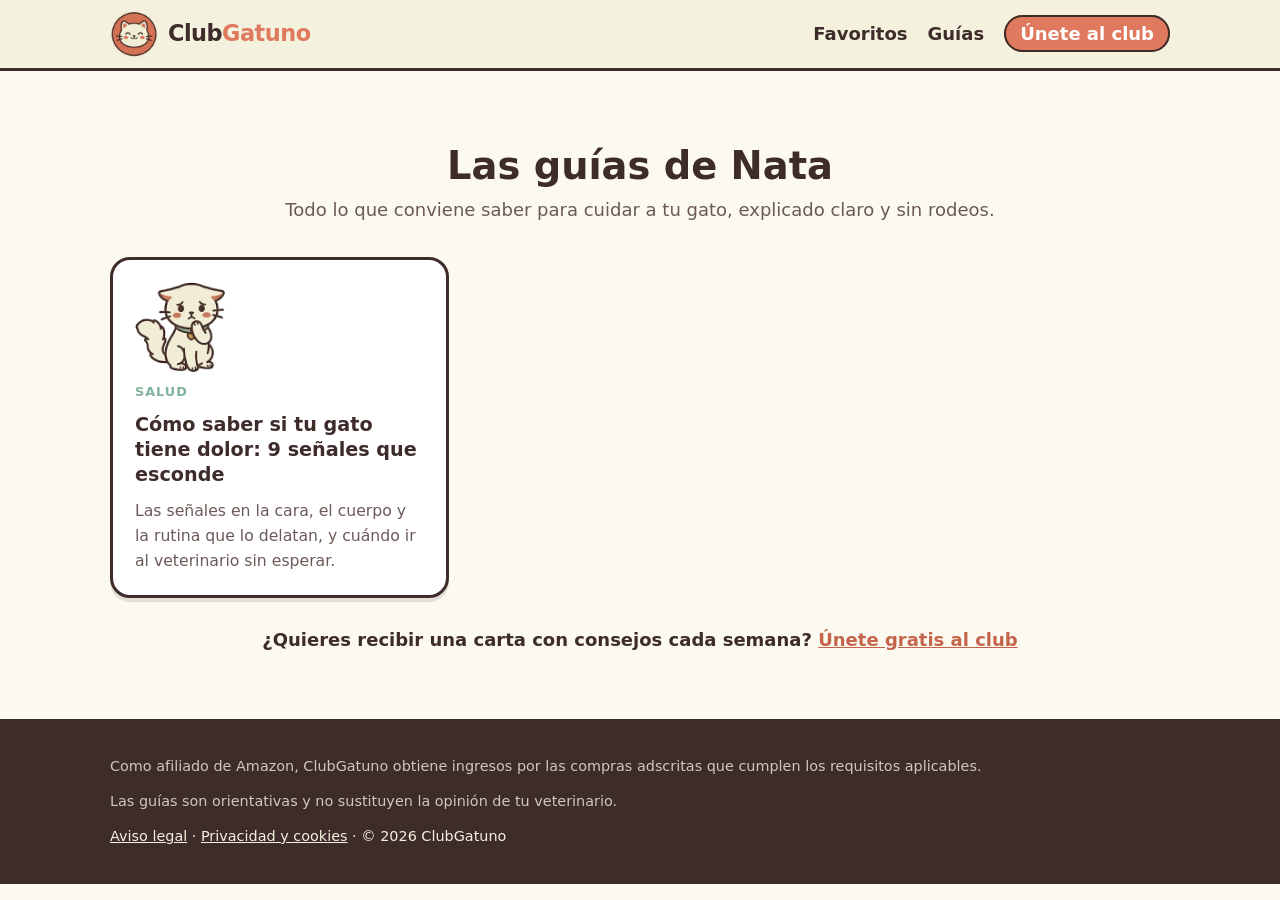
==== guias/index.html @ 47612908 "Sección de guías y primera guía: señales de dolor en gatos Co-Authored-By: Claude Opus 5.5 <noreply@" ====
<!doctype html>
<html lang="es">
<head>
  <meta charset="utf-8">
  <meta name="viewport" content="width=device-width, initial-scale=1">
  <title>Guías para cuidar a tu gato · ClubGatuno</title>
  <meta name="description" content="Guías prácticas y claras sobre salud, alimentación, comportamiento y cuidados del gato, escritas por el ClubGatuno.">
  <link rel="canonical" href="https://clubgatuno.es/guias/">
  <link rel="icon" href="../img/favicon.png">
  <meta property="og:title" content="Guías para cuidar a tu gato · ClubGatuno">
  <meta property="og:description" content="Guías prácticas sobre salud, alimentación, comportamiento y cuidados del gato.">
  <meta property="og:image" content="https://clubgatuno.es/img/compartir.png">
  <meta property="og:url" content="https://clubgatuno.es/guias/">
  <meta property="og:type" content="website">
  <meta property="og:locale" content="es_ES">
  <link rel="stylesheet" href="../styles.css">
  <!-- Cloudflare Web Analytics --><script type='module' src='https://static.cloudflareinsights.com/beacon.min.js' data-cf-beacon='{"token": "28d118872ca0471791528103355aa929"}'></script><!-- End Cloudflare Web Analytics -->
</head>
<body>
  <header class="cabecera">
    <div class="contenedor">
      <a class="marca" href="../"><img src="../img/logo.png" alt="Logo de ClubGatuno"><span>Club<b>Gatuno</b></span></a>
      <a class="cabecera-club" href="../unete.html">Únete al club</a>
      <nav>
        <ul class="menu">
          <li><a href="../#favoritos">Favoritos</a></li>
          <li><a href="./">Guías</a></li>
          <li><a class="menu-club" href="../unete.html">Únete al club</a></li>
        </ul>
      </nav>
    </div>
  </header>

  <main>
    <section>
      <div class="contenedor">
        <div class="titulo-seccion">
          <h2>Las guías de Nata</h2>
          <p>Todo lo que conviene saber para cuidar a tu gato, explicado claro y sin rodeos.</p>
        </div>
        <!-- LISTA DE GUÍAS: la más nueva, la primera. No borres esta línea. -->
        <div class="lista-guias">
          <a href="senales-dolor-gato.html"><article class="tarjeta">
            <img src="../img/nata-preocupada.png" alt="">
            <div class="tarjeta-categoria">Salud</div>
            <h3>Cómo saber si tu gato tiene dolor: 9 señales que esconde</h3>
            <p>Las señales en la cara, el cuerpo y la rutina que lo delatan, y cuándo ir al veterinario sin esperar.</p>
          </article></a>
        </div>
        <p class="recordatorio-club" style="text-align:center">¿Quieres recibir una carta con consejos cada semana? <a href="../unete.html?o=guias">Únete gratis al club</a></p>
      </div>
    </section>
  </main>

  <footer class="pie">
    <div class="contenedor">
      <p class="aviso">Como afiliado de Amazon, ClubGatuno obtiene ingresos por las compras adscritas que cumplen los requisitos aplicables.</p>
      <p class="aviso">Las guías son orientativas y no sustituyen la opinión de tu veterinario.</p>
      <p><a href="../aviso-legal.html">Aviso legal</a> · <a href="../privacidad.html">Privacidad y cookies</a> · © 2026 ClubGatuno</p>
    </div>
  </footer>
</body>
</html>
---- styles.css ----
:root {
  --terracota: #E07A5F;
  --terracota-oscuro: #C4644A;
  --crema: #F4F1DE;
  --crema-claro: #FBF9F0;
  --marron: #3D2C2A;
  --marron-suave: #6B5A57;
  --salvia: #81B29A;
  --salvia-claro: #DCEBE2;
  --radio: 20px;
  --sombra: 0 4px 0 rgba(61, 44, 42, 0.12);
}

* { box-sizing: border-box; margin: 0; padding: 0; }

html { scroll-behavior: smooth; }

body {
  font-family: ui-rounded, "Nunito", "Segoe UI Rounded", "Segoe UI", system-ui, sans-serif;
  background: var(--crema-claro);
  color: var(--marron);
  font-size: 18px;
  line-height: 1.6;
}

img { max-width: 100%; display: block; }
a { color: inherit; }

.contenedor { max-width: 1100px; margin: 0 auto; padding: 0 20px; }

/* ---------- Cabecera ---------- */
.cabecera {
  position: sticky; top: 0; z-index: 10;
  background: var(--crema);
  border-bottom: 3px solid var(--marron);
}
.cabecera .contenedor {
  display: flex; align-items: center; justify-content: space-between;
  gap: 16px; padding-top: 10px; padding-bottom: 10px;
}
.marca { display: flex; align-items: center; gap: 10px; text-decoration: none; }
.marca img { width: 48px; height: 48px; border-radius: 50%; }
.marca span { font-size: 1.4rem; font-weight: 800; letter-spacing: -0.5px; }
.marca span b { color: var(--terracota); }
.menu { display: flex; gap: 20px; list-style: none; }
.menu a { text-decoration: none; font-weight: 700; }
.menu a:hover { color: var(--terracota); }
.menu a.menu-club {
  background: var(--terracota); color: #fff; padding: 6px 14px;
  border: 2px solid var(--marron); border-radius: 999px;
}
.menu a.menu-club:hover { background: var(--terracota-oscuro); color: #fff; }
section[id] { scroll-margin-top: 80px; }
.cabecera-club { display: none; }

/* ---------- Portada ---------- */
.portada { background: var(--crema); padding: 56px 0 64px; overflow: hidden; }
.portada .contenedor {
  display: grid; grid-template-columns: 1.2fr 1fr; align-items: center; gap: 40px;
}
.portada h1 { font-size: clamp(2.1rem, 5vw, 3.3rem); line-height: 1.1; font-weight: 900; margin-bottom: 16px; }
.portada h1 em { font-style: normal; color: var(--terracota); }
.portada p { font-size: 1.15rem; color: var(--marron-suave); margin-bottom: 28px; max-width: 34ch; }
.portada-botones { display: flex; flex-wrap: wrap; align-items: center; gap: 14px 22px; }
.enlace-suave { font-weight: 700; color: var(--marron-suave); }
.enlace-suave:hover { color: var(--terracota); }
.portada-nata { position: relative; justify-self: center; }
.portada-nata img { width: min(300px, 70vw); }
.bocadillo {
  position: absolute; top: -10px; right: -20px;
  background: #fff; border: 3px solid var(--marron); border-radius: 18px;
  padding: 8px 14px; font-weight: 800; font-size: 0.95rem;
  box-shadow: var(--sombra); transform: rotate(4deg);
}

.boton {
  display: inline-block; background: var(--terracota); color: #fff;
  font-weight: 800; text-decoration: none; padding: 14px 28px;
  border-radius: 999px; border: 3px solid var(--marron);
  box-shadow: var(--sombra); transition: transform .15s, background .15s;
}
.boton:hover { background: var(--terracota-oscuro); transform: translateY(-2px); }

/* ---------- Secciones ---------- */
section { padding: 64px 0; }
.titulo-seccion { text-align: center; margin-bottom: 32px; }
.titulo-seccion h2 { font-size: clamp(1.8rem, 4vw, 2.4rem); font-weight: 900; }
.titulo-seccion p { color: var(--marron-suave); }

/* ---------- Filtros ---------- */
.filtros { display: flex; flex-wrap: wrap; justify-content: center; gap: 10px; margin-bottom: 32px; }
.filtro {
  font: inherit; font-size: 0.95rem; font-weight: 700; cursor: pointer;
  background: #fff; color: var(--marron);
  border: 2px solid var(--marron); border-radius: 999px; padding: 8px 18px;
}
.filtro:hover { background: var(--salvia-claro); }
.filtro.activo { background: var(--marron); color: var(--crema); }

/* ---------- Productos ---------- */
.rejilla { display: grid; grid-template-columns: repeat(auto-fill, minmax(250px, 1fr)); gap: 22px; }
.tarjeta {
  background: #fff; border: 3px solid var(--marron); border-radius: var(--radio);
  box-shadow: var(--sombra); padding: 22px; display: flex; flex-direction: column; gap: 10px;
}
.tarjeta-icono {
  width: 64px; height: 64px; border-radius: 50%;
  background: var(--crema); border: 2px solid var(--marron);
  display: grid; place-items: center; font-size: 2rem;
}
.tarjeta-categoria { font-size: 0.8rem; font-weight: 800; text-transform: uppercase; letter-spacing: 1px; color: var(--salvia); }
.tarjeta h3 { font-size: 1.2rem; line-height: 1.3; }
.tarjeta-modelo { font-size: 0.88rem; font-weight: 700; color: var(--marron-suave); margin-top: -6px; }
.tarjeta p { font-size: 0.98rem; color: var(--marron-suave); }
.tarjeta .dice-nata {
  background: var(--salvia-claro); border-radius: 12px; padding: 10px 12px;
  font-size: 0.92rem; font-weight: 700; color: var(--marron);
}
.tarjeta .boton { margin-top: auto; text-align: center; padding: 11px 20px; font-size: 0.98rem; }

/* ---------- Regalos (temporada) ---------- */
.regalos { background: var(--crema); border-bottom: 3px solid var(--marron); }

/* ---------- Consejos ---------- */
.consejos { background: var(--salvia-claro); }
.lista-consejos { display: grid; grid-template-columns: repeat(auto-fit, minmax(240px, 1fr)); gap: 22px; }
.consejo { background: #fff; border-radius: var(--radio); border: 3px solid var(--marron); padding: 22px; box-shadow: var(--sombra); }
.consejo .num { font-size: 2rem; font-weight: 900; color: var(--terracota); line-height: 1; }
.consejo h3 { margin: 6px 0; font-size: 1.15rem; }
.consejo p { font-size: 0.98rem; color: var(--marron-suave); }

/* ---------- Redes ---------- */
.redes { text-align: center; }
.redes-nata { width: 220px; margin: 0 auto 16px; }
.botones-redes { display: flex; flex-wrap: wrap; justify-content: center; gap: 12px; margin-top: 24px; }
.boton.secundario { background: #fff; color: var(--marron); }
.boton.secundario:hover { background: var(--crema); }
.recordatorio-club { margin-top: 28px; font-weight: 700; }
.recordatorio-club a { color: var(--terracota-oscuro); }

/* ---------- Pie ---------- */
.pie { background: var(--marron); color: var(--crema); padding: 36px 0; font-size: 0.9rem; }
.pie .contenedor { display: flex; flex-direction: column; gap: 12px; }
.pie a { color: var(--crema); }
.pie .aviso { opacity: 0.8; }

/* ---------- Páginas legales ---------- */
.legal { max-width: 760px; padding: 48px 20px; }
.legal h1 { font-size: 2rem; margin-bottom: 16px; }
.legal h2 { font-size: 1.25rem; margin: 24px 0 8px; }
.legal p, .legal li { margin-bottom: 10px; }
.legal ul { padding-left: 22px; }
.pendiente { background: #FFF1C2; padding: 0 4px; border-radius: 4px; }

/* ---------- Móvil ---------- */
@media (max-width: 760px) {
  body { font-size: 17px; }
  .cabecera .contenedor { flex-wrap: wrap; gap: 6px; padding-top: 8px; padding-bottom: 8px; }
  .cabecera nav { width: 100%; overflow-x: auto; scrollbar-width: none; }
  .cabecera nav::-webkit-scrollbar { display: none; }
  .menu { gap: 16px; font-size: 0.95rem; white-space: nowrap; padding: 2px 0 4px; }
  .menu li:last-child { display: none; }
  .cabecera-club {
    display: block; margin-left: auto; text-decoration: none; font-weight: 800; font-size: 0.92rem;
    background: var(--terracota); color: #fff; padding: 6px 14px;
    border: 2px solid var(--marron); border-radius: 999px;
  }
  .marca img { width: 40px; height: 40px; }
  .marca span { font-size: 1.25rem; }
  section[id] { scroll-margin-top: 110px; }
  .portada-botones { justify-content: center; }
  .portada { padding: 36px 0 48px; }
  .portada .contenedor { grid-template-columns: 1fr; text-align: center; }
  .portada p { margin-left: auto; margin-right: auto; }
  .portada-nata { order: -1; }
  .portada-nata img { width: 200px; }
  .bocadillo { right: -30px; }
  section { padding: 48px 0; }
}

/* ---------- Guías (artículos) ---------- */
.guia { max-width: 760px; padding: 40px 20px 56px; }
.guia-miga { font-size: 0.9rem; font-weight: 700; color: var(--marron-suave); margin-bottom: 14px; }
.guia-miga a { color: var(--terracota-oscuro); }
.guia h1 { font-size: clamp(1.9rem, 5vw, 2.6rem); line-height: 1.15; font-weight: 900; margin-bottom: 12px; }
.guia-entradilla { font-size: 1.15rem; color: var(--marron-suave); margin-bottom: 10px; }
.guia-fecha { font-size: 0.88rem; color: var(--marron-suave); margin-bottom: 26px; }
.guia h2 { font-size: 1.45rem; line-height: 1.25; margin: 34px 0 10px; }
.guia h3 { font-size: 1.15rem; margin: 22px 0 6px; }
.guia p, .guia li { margin-bottom: 12px; }
.guia ul, .guia ol { padding-left: 24px; }
.guia a { color: var(--terracota-oscuro); }
.guia table { width: 100%; border-collapse: collapse; margin: 10px 0 20px; font-size: 0.95rem; background: #fff; }
.guia th, .guia td { border: 2px solid var(--marron); padding: 8px 10px; text-align: left; vertical-align: top; }
.guia th { background: var(--crema); }
.tabla-scroll { overflow-x: auto; }
.resumen-rapido {
  background: #fff; border: 3px solid var(--marron); border-radius: var(--radio);
  box-shadow: var(--sombra); padding: 18px 22px; margin: 6px 0 24px;
}
.resumen-rapido h2 { font-size: 1.1rem; margin: 0 0 8px; }
.resumen-rapido ul { margin: 0; }
.resumen-rapido li { margin-bottom: 6px; }
.nota-nata {
  display: flex; gap: 14px; align-items: center;
  background: var(--salvia-claro); border-radius: var(--radio); padding: 14px 18px; margin: 24px 0;
}
.nota-nata img { width: 84px; flex-shrink: 0; }
.nota-nata p { margin: 0; font-weight: 700; }
.aviso-urgente {
  background: #FDE3DA; border-left: 6px solid var(--terracota-oscuro);
  border-radius: 12px; padding: 14px 18px; margin: 20px 0;
}
.aviso-urgente p:last-child, .aviso-urgente ul:last-child { margin-bottom: 0; }
.guia-producto {
  background: #fff; border: 2px dashed var(--marron); border-radius: 14px; padding: 14px 18px; margin: 18px 0;
}
.guia-producto p { margin-bottom: 8px; }
.guia-club {
  text-align: center; background: var(--crema); border: 3px solid var(--marron);
  border-radius: var(--radio); padding: 26px 20px; margin: 40px 0 20px;
}
.guia-club img { width: 110px; margin: 0 auto 8px; }
.guia-club h2 { margin-top: 0; }
.guia-club .boton { color: #fff; margin-top: 8px; }
.guia-fuentes { font-size: 0.88rem; color: var(--marron-suave); border-top: 2px solid var(--crema); padding-top: 14px; margin-top: 30px; }
.guia-fuentes li { margin-bottom: 4px; }
.guia-relacionadas { margin-top: 26px; }
.lista-guias { display: grid; grid-template-columns: repeat(auto-fill, minmax(280px, 1fr)); gap: 22px; }
.lista-guias a { text-decoration: none; }
.lista-guias .tarjeta:hover { transform: translateY(-2px); }
.lista-guias .tarjeta img { width: 90px; }
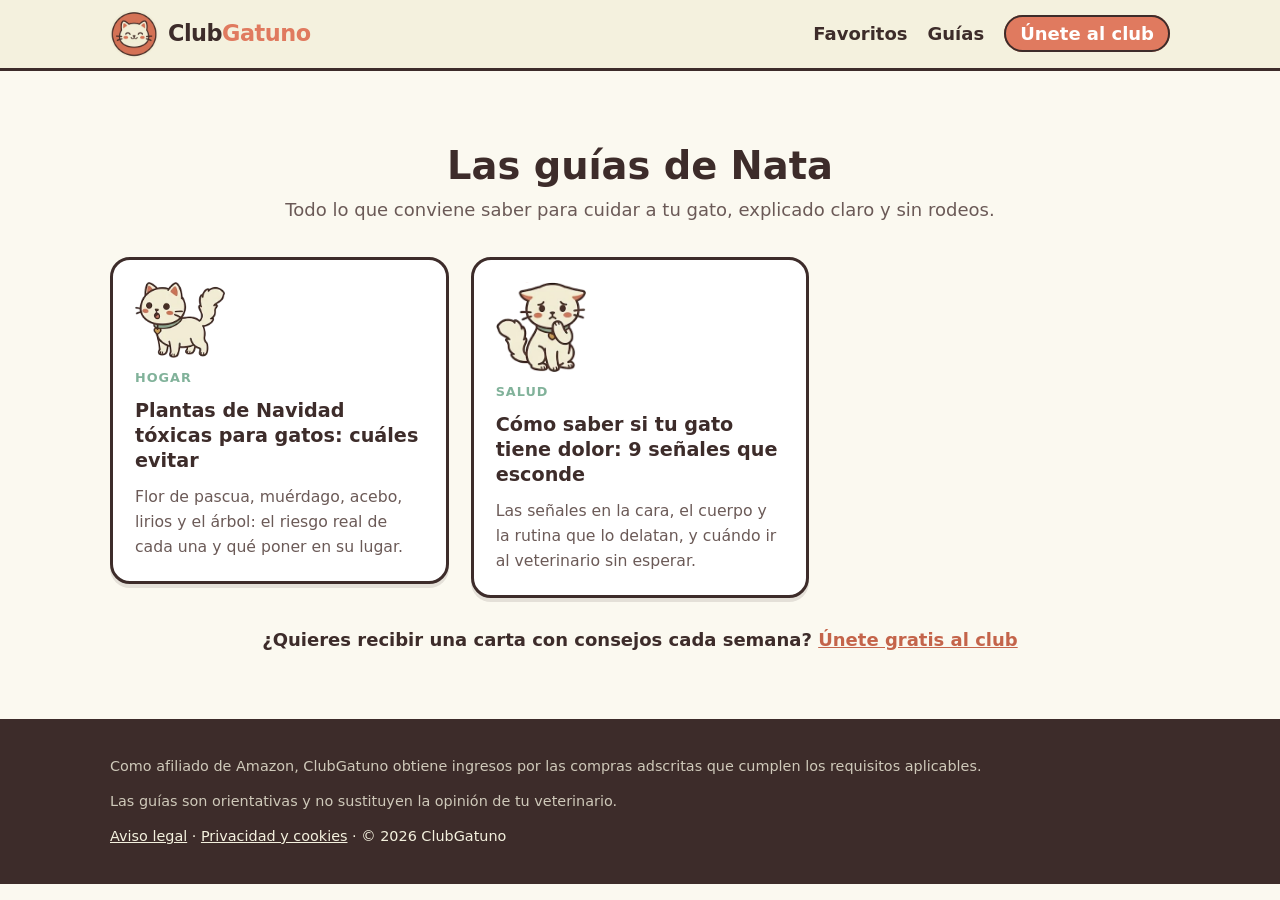
==== commit 5c5ecbd0: "Guía: Plantas de Navidad tóxicas para gatos: cuáles evitar Co-Authored-By: Claude <noreply@anthropic" ====
--- a/guias/index.html
+++ b/guias/index.html
@@ -40,6 +40,12 @@
         </div>
         <!-- LISTA DE GUÍAS: la más nueva, la primera. No borres esta línea. -->
         <div class="lista-guias">
+          <a href="plantas-navidad-toxicas-gatos.html"><article class="tarjeta">
+            <img src="../img/nata-sorprendida.png" alt="">
+            <div class="tarjeta-categoria">Hogar</div>
+            <h3>Plantas de Navidad tóxicas para gatos: cuáles evitar</h3>
+            <p>Flor de pascua, muérdago, acebo, lirios y el árbol: el riesgo real de cada una y qué poner en su lugar.</p>
+          </article></a>
           <a href="senales-dolor-gato.html"><article class="tarjeta">
             <img src="../img/nata-preocupada.png" alt="">
             <div class="tarjeta-categoria">Salud</div>
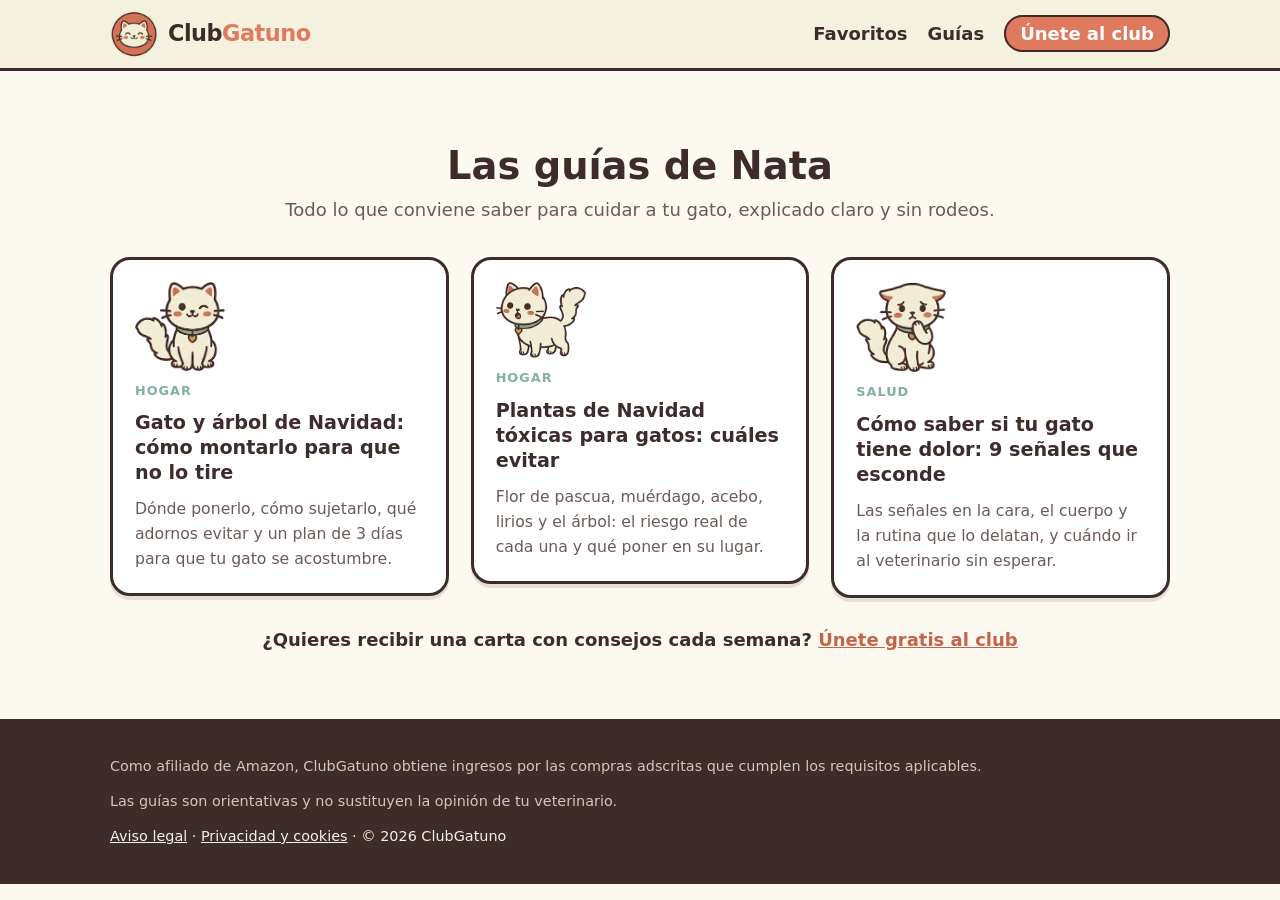
==== commit ef3405d3: "Guía: Gato y árbol de Navidad: cómo montarlo para que no lo tire Co-Authored-By: Claude <noreply@ant" ====
--- a/guias/index.html
+++ b/guias/index.html
@@ -40,6 +40,12 @@
         </div>
         <!-- LISTA DE GUÍAS: la más nueva, la primera. No borres esta línea. -->
         <div class="lista-guias">
+          <a href="gato-arbol-navidad.html"><article class="tarjeta">
+            <img src="../img/nata-guino.png" alt="">
+            <div class="tarjeta-categoria">Hogar</div>
+            <h3>Gato y árbol de Navidad: cómo montarlo para que no lo tire</h3>
+            <p>Dónde ponerlo, cómo sujetarlo, qué adornos evitar y un plan de 3 días para que tu gato se acostumbre.</p>
+          </article></a>
           <a href="plantas-navidad-toxicas-gatos.html"><article class="tarjeta">
             <img src="../img/nata-sorprendida.png" alt="">
             <div class="tarjeta-categoria">Hogar</div>
